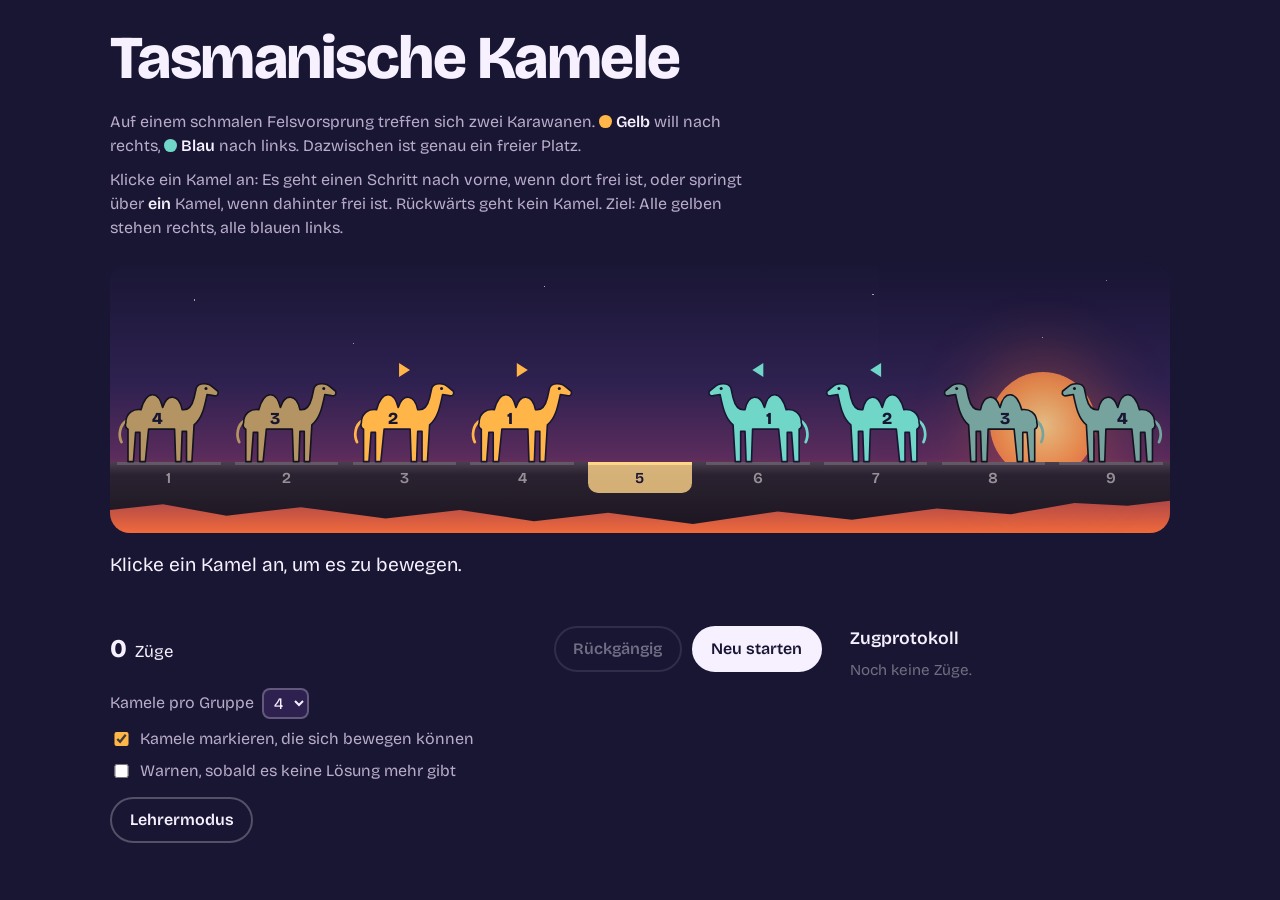
==== index.html @ 54be79d4 "Spiel Tasmanische Kamele hinzufügen" ====
<!DOCTYPE html>
<html lang="de">
<head>
<meta charset="utf-8">
<meta name="viewport" content="width=device-width, initial-scale=1">
<title>Tasmanische Kamele</title>
<link rel="preconnect" href="https://fonts.googleapis.com">
<link rel="preconnect" href="https://fonts.gstatic.com" crossorigin>
<link href="https://fonts.googleapis.com/css2?family=Bricolage+Grotesque:opsz,wght@12..96,400;12..96,600;12..96,800&display=swap" rel="stylesheet">
<style>
  :root{
    --night:#191634;
    --dusk:#2E2150;
    --plum:#5A2C5C;
    --ember:#F06A3C;
    --basalt:#2A2230;
    --stone:#4A3F4E;
    --amber:#FFB547;
    --teal:#6FD6C8;
    --paper:#F6F0FF;
    --muted:#B9ADC9;
  }
  *{box-sizing:border-box}
  [hidden]{display:none !important}
  body{
    margin:0;
    background:var(--night);
    color:var(--paper);
    font-family:"Bricolage Grotesque",system-ui,-apple-system,"Segoe UI",sans-serif;
    line-height:1.5;
  }
  main{max-width:1100px;margin:0 auto;padding:28px 20px 48px}

  .intro h1{
    font-size:clamp(2.2rem,5.5vw,3.8rem);
    font-weight:800;
    line-height:1;
    letter-spacing:-.025em;
    margin:0 0 .35em;
  }
  .intro p{max-width:64ch;margin:0 0 .6em;color:var(--muted)}
  .intro strong{color:var(--paper);font-weight:600}
  .sw{display:inline-block;width:.8em;height:.8em;border-radius:50%;vertical-align:-.05em;margin-right:.25em}
  .sw.l{background:var(--amber)} .sw.r{background:var(--teal)}

  .scene{
    position:relative;
    width:100%;
    margin:22px 0 18px;
    border-radius:20px;
    overflow:hidden;
    background:
      radial-gradient(1.5px 1.5px at 8% 14%, #fff9 50%, transparent 51%),
      radial-gradient(1px 1px at 23% 30%, #fff8 50%, transparent 51%),
      radial-gradient(1.5px 1.5px at 41% 9%, #fffa 50%, transparent 51%),
      radial-gradient(1px 1px at 57% 24%, #fff7 50%, transparent 51%),
      radial-gradient(1.5px 1.5px at 72% 12%, #fff9 50%, transparent 51%),
      radial-gradient(1px 1px at 88% 28%, #fff8 50%, transparent 51%),
      radial-gradient(1px 1px at 94% 7%, #fff7 50%, transparent 51%),
      linear-gradient(180deg, var(--night) 0%, var(--dusk) 45%, var(--plum) 72%, #A5424A 86%, var(--ember) 100%);
  }
  .sun{
    position:absolute;
    right:7%;
    bottom:20%;
    width:10%;
    aspect-ratio:1;
    border-radius:50%;
    background:radial-gradient(circle, #FFD58A 0%, #FF9A4D 55%, #F06A3C 100%);
    box-shadow:0 0 60px 20px #F06A3C55;
    opacity:.85;
  }
  .ledge{
    position:absolute;
    left:0;right:0;bottom:0;
    height:26%;
    background:linear-gradient(180deg, var(--stone) 0%, var(--basalt) 18%, #1B1520 100%);
    clip-path:polygon(0 0,100% 0,100% 55%,96% 62%,91% 58%,85% 74%,78% 66%,70% 82%,63% 70%,55% 88%,47% 72%,40% 84%,33% 68%,26% 80%,18% 64%,11% 76%,5% 60%,0 68%);
  }
  .tiles{
    position:absolute;
    left:0;right:0;
    bottom:calc(26% - 1.9em);
    display:grid;
    grid-template-columns:repeat(var(--size), 1fr);
    height:1.9em;
  }
  .tile{
    display:flex;align-items:center;justify-content:center;
    margin:0 6%;
    border-radius:0 0 10px 10px;
    font-size:clamp(.7rem,1.6vw,.95rem);
    font-weight:600;
    color:#FFFFFF80;
    border-top:3px solid #FFFFFF26;
  }
  .tile.empty{
    color:var(--night);
    background:#FFD58ACC;
    border-top-color:#FFD58A;
  }

  .camels{position:absolute;inset:0 0 26% 0}
  .camel{
    position:absolute;
    bottom:-2px;
    width:calc(100% / var(--size));
    padding:0;
    border:0;
    background:none;
    cursor:pointer;
    left:0;
    will-change:transform;
    font:inherit;
    border-radius:12px;
  }
  .camel.hint svg{filter:drop-shadow(0 0 10px #fff) drop-shadow(0 0 4px #fff)}
  .camel:focus-visible{outline:3px solid var(--paper);outline-offset:2px}
  .camel.l{color:var(--amber)}
  .camel.r{color:var(--teal)}
  .hop,.shake{display:block}
  .hop{position:relative;transform-origin:50% 100%}
  .camel svg{display:block;width:92%;margin:0 auto;overflow:visible}
  .camel.r svg{transform:scaleX(-1)}
  .camel .num{
    position:absolute;
    left:40%;top:50%;
    transform:translate(-50%,-50%);
    font-weight:800;
    font-size:clamp(.65rem,1.7vw,1.05rem);
    color:var(--night);
    pointer-events:none;
  }
  .camel.r .num{left:60%}
  .camel:not(.movable) svg{filter:saturate(.55) brightness(.8)}
  .camel.movable::before{
    content:"";
    position:absolute;
    top:-14%;
    left:50%;
    width:0;height:0;
    border-top:7px solid transparent;
    border-bottom:7px solid transparent;
    transform:translateX(-50%);
  }
  .camel.l.movable::before{border-left:11px solid var(--amber)}
  .camel.r.movable::before{border-right:11px solid var(--teal)}


  .status{
    min-height:3.2em;
    font-size:clamp(1rem,2vw,1.2rem);
    margin:0 0 14px;
    max-width:70ch;
  }
  .status.win{color:#FFD58A;font-weight:600}
  .status.warn{color:#FF9C85}

  .panel{
    display:grid;
    grid-template-columns:1fr minmax(240px,320px);
    gap:28px;
    align-items:start;
  }
  .row{display:flex;flex-wrap:wrap;gap:10px;align-items:center;margin-bottom:16px}
  button.btn{
    font:inherit;
    font-weight:600;
    padding:.55em 1.1em;
    border-radius:999px;
    border:2px solid #FFFFFF40;
    background:transparent;
    color:var(--paper);
    cursor:pointer;
  }
  button.btn:hover:not(:disabled){border-color:var(--paper)}
  button.btn.primary{background:var(--paper);color:var(--night);border-color:var(--paper)}
  button.btn:disabled{opacity:.4;cursor:default}
  button.btn:focus-visible,select:focus-visible,input:focus-visible{outline:3px solid var(--amber);outline-offset:2px}
  .counter{font-size:1.05rem;margin-right:auto}
  .counter b{font-size:1.6rem;font-weight:800;margin-right:.15em}
  .settings{display:flex;flex-direction:column;gap:8px;color:var(--muted)}
  .settings label{display:flex;gap:.5em;align-items:center;cursor:pointer}
  select{
    font:inherit;
    background:var(--dusk);
    color:var(--paper);
    border:2px solid #FFFFFF40;
    border-radius:8px;
    padding:.2em .4em;
  }
  input[type=checkbox]{width:1.1em;height:1.1em;accent-color:var(--amber)}

  .teacher-tools{
    padding:12px 14px;
    border:2px dashed #FFD58A80;
    border-radius:14px;
  }
  .teacher-tools span{color:#FFD58A;font-weight:600;margin-right:auto}
  dialog{
    background:var(--dusk);
    color:var(--paper);
    border:2px solid #FFFFFF40;
    border-radius:16px;
    padding:22px 24px;
    width:min(92vw,360px);
  }
  dialog::backdrop{background:#0008}
  dialog h2{margin:0 0 .3em;font-size:1.3rem}
  dialog p{margin:0 0 .8em;color:var(--muted)}
  dialog input[type=password]{
    width:100%;
    font:inherit;
    padding:.5em .7em;
    border-radius:10px;
    border:2px solid #FFFFFF40;
    background:var(--night);
    color:var(--paper);
  }
  dialog .error{color:#FF9C85;min-height:1.5em;margin:.4em 0 .6em}
  dialog .row{justify-content:flex-end;margin:0}
  .log h2{font-size:1.1rem;font-weight:600;margin:0 0 .4em}
  .log ol{
    margin:0;
    padding-left:2.2em;
    max-height:260px;
    overflow-y:auto;
    color:var(--muted);
    font-size:.95rem;
  }
  .log li::marker{color:#FFFFFF60}
  .log .empty-note{color:#FFFFFF60;font-size:.95rem;margin:0}
  .log .l{color:var(--amber)} .log .r{color:var(--teal)}

  @media (max-width:760px){
    .panel{grid-template-columns:1fr}
    .ledge{height:30%}
    .camels{inset:0 0 30% 0}
    .tiles{bottom:calc(30% - 1.9em)}
  }
</style>
</head>
<body>
<main>
  <section class="intro">
    <h1>Tasmanische Kamele</h1>
    <p>Auf einem schmalen Felsvorsprung treffen sich zwei Karawanen. <strong><span class="sw l"></span>Gelb</strong> will nach rechts, <strong><span class="sw r"></span>Blau</strong> nach links. Dazwischen ist genau ein freier Platz.</p>
    <p>Klicke ein Kamel an: Es geht einen Schritt nach vorne, wenn dort frei ist, oder springt über <strong>ein</strong> Kamel, wenn dahinter frei ist. Rückwärts geht kein Kamel. Ziel: Alle gelben stehen rechts, alle blauen links.</p>
  </section>

  <div class="scene" id="scene">
    <div class="sun" aria-hidden="true"></div>
    <div class="ledge" aria-hidden="true"></div>
    <div class="tiles" id="tiles" aria-hidden="true"></div>
    <div class="camels" id="camels"></div>
  </div>

  <p class="status" id="status" aria-live="polite"></p>

  <div class="panel">
    <div>
      <div class="row">
        <span class="counter"><b id="moves">0</b> Züge</span>
        <button class="btn" id="undo">Rückgängig</button>
        <button class="btn primary" id="reset">Neu starten</button>
      </div>
      <div class="row teacher-tools" id="teacherTools" hidden>
        <span>Lehrermodus aktiv</span>
        <button class="btn" id="hint">Tipp</button>
        <button class="btn" id="demo">Lösung vorführen</button>
        <button class="btn" id="lock">Lehrermodus beenden</button>
      </div>
      <div class="settings">
        <label>Kamele pro Gruppe
          <select id="count">
            <option value="1">1</option>
            <option value="2">2</option>
            <option value="3">3</option>
            <option value="4" selected>4</option>
            <option value="5">5</option>
            <option value="6">6</option>
          </select>
        </label>
        <label><input type="checkbox" id="showMoves" checked> Kamele markieren, die sich bewegen können</label>
        <label><input type="checkbox" id="warnDead"> Warnen, sobald es keine Lösung mehr gibt</label>
        <p style="margin:6px 0 0"><button class="btn" id="teacher">Lehrermodus</button></p>
      </div>
    </div>

    <div class="log">
      <h2>Zugprotokoll</h2>
      <p class="empty-note" id="logEmpty">Noch keine Züge.</p>
      <ol id="log"></ol>
    </div>
  </div>
</main>

<dialog id="pwDialog">
  <form id="pwForm">
    <h2>Lehrermodus</h2>
    <p>Mit dem Passwort werden Tipp und Lösung freigeschaltet.</p>
    <input type="password" id="pwInput" autocomplete="off" aria-label="Passwort">
    <p class="error" id="pwError" aria-live="polite"></p>
    <div class="row">
      <button type="button" class="btn" id="pwCancel">Abbrechen</button>
      <button type="submit" class="btn primary">Freischalten</button>
    </div>
  </form>
</dialog>

<script>
(() => {
  // Passwort ändern: in der Browser-Konsole kameleHash('neuesPasswort') eingeben
  // und den ausgegebenen Wert hier eintragen.
  const PASSWORD_HASH = '6f649a50a623917b31960e5c05fd7bd79bb9e37ebc75a8fce6b803d29b02ed71';

  function sha256(str) {
    const bytes = new TextEncoder().encode(str);
    const K = [], H = [];
    const isPrime = x => { for (let i = 2; i * i <= x; i++) if (x % i === 0) return false; return true; };
    const frac = x => ((x - Math.floor(x)) * 4294967296) | 0;
    for (let p = 2, c = 0; c < 64; p++) {
      if (!isPrime(p)) continue;
      if (c < 8) H[c] = frac(Math.sqrt(p));
      K[c++] = frac(Math.cbrt(p));
    }
    const len = bytes.length;
    const buf = new Uint8Array(((len + 9 + 63) >> 6) << 6);
    buf.set(bytes); buf[len] = 0x80;
    const dv = new DataView(buf.buffer);
    dv.setUint32(buf.length - 8, Math.floor(len * 8 / 4294967296));
    dv.setUint32(buf.length - 4, (len * 8) >>> 0);
    const rotr = (x, n) => (x >>> n) | (x << (32 - n));
    const W = new Int32Array(64);
    for (let off = 0; off < buf.length; off += 64) {
      for (let i = 0; i < 16; i++) W[i] = dv.getInt32(off + i * 4);
      for (let i = 16; i < 64; i++) {
        const x = W[i - 15], y = W[i - 2];
        W[i] = (W[i - 16] + (rotr(x, 7) ^ rotr(x, 18) ^ (x >>> 3)) + W[i - 7] + (rotr(y, 17) ^ rotr(y, 19) ^ (y >>> 10))) | 0;
      }
      let [a, b, c, d, e, f, g, h] = H;
      for (let i = 0; i < 64; i++) {
        const t1 = (h + (rotr(e, 6) ^ rotr(e, 11) ^ rotr(e, 25)) + ((e & f) ^ (~e & g)) + K[i] + W[i]) | 0;
        const t2 = (t1 + (rotr(a, 2) ^ rotr(a, 13) ^ rotr(a, 22)) + ((a & b) ^ (a & c) ^ (b & c))) | 0;
        h = g; g = f; f = e; e = (d + t1) | 0; d = c; c = b; b = a; a = t2;
      }
      [a, b, c, d, e, f, g, h].forEach((v, i) => { H[i] = (H[i] + v) | 0; });
    }
    return H.map(v => (v >>> 0).toString(16).padStart(8, '0')).join('');
  }
  window.kameleHash = sha256;

  const CAMEL_SVG = `
    <svg viewBox="0 0 100 82" aria-hidden="true">
      <path d="M11 42 C4 46 3 56 6 62" fill="none" stroke="currentColor" stroke-width="2.5" stroke-linecap="round"/>
      <path fill="currentColor" stroke="#191634" stroke-width="1.5" stroke-linejoin="round"
        d="M10 44 C10 35 17 31 24 32 C29 14 40 14 44 30 C48 17 59 17 62 32
           C68 33 71 29 73 21 L75 12 C77 7 86 7 90 11 L95 15 C96 18 94 20 91 19 L85 18
           C83 27 81 40 73 46 L71 80 L66 80 L66 52 L62 52 L61 80 L56 80 L55 50
           L31 50 L28 80 L23 80 L23 53 L19 53 L17 80 L12 80 L12 50 C10 49 9 47 10 44 Z"/>
      <circle cx="84" cy="12.5" r="1.4" fill="#191634"/>
    </svg>`;

  const $ = id => document.getElementById(id);
  const scene = $('scene'), camelLayer = $('camels'), tilesEl = $('tiles');
  const statusEl = $('status'), movesEl = $('moves'), logEl = $('log'), logEmpty = $('logEmpty');
  const undoBtn = $('undo'), resetBtn = $('reset'), hintBtn = $('hint'), demoBtn = $('demo');
  const teacherBtn = $('teacher'), lockBtn = $('lock'), teacherTools = $('teacherTools');
  const pwDialog = $('pwDialog'), pwForm = $('pwForm'), pwInput = $('pwInput'), pwError = $('pwError');
  const countSel = $('count'), showMoves = $('showMoves'), warnDead = $('warnDead');

  const NAMES = { L: 'Gelb', R: 'Blau' };
  let n, size, camels, history, deadStates, goalKey, demoTimer = null;

  const label = c => `${NAMES[c.side]} ${c.num}`;

  function setup(count) {
    stopDemo();
    n = count;
    size = 2 * n + 1;
    deadStates = new Set();
    goalKey = 'R'.repeat(n) + '_' + 'L'.repeat(n);
    history = [];
    camels = [];
    for (let i = 0; i < n; i++) camels.push({ side: 'L', num: n - i, pos: i });
    for (let i = 0; i < n; i++) camels.push({ side: 'R', num: i + 1, pos: n + 1 + i });

    scene.style.setProperty('--size', size);
    scene.style.aspectRatio = `${size} / ${window.innerWidth < 760 ? 3.4 : 2.3}`;

    tilesEl.innerHTML = '';
    for (let i = 0; i < size; i++) {
      const t = document.createElement('div');
      t.className = 'tile';
      t.textContent = i + 1;
      tilesEl.appendChild(t);
    }

    camelLayer.innerHTML = '';
    camels.forEach(c => {
      const b = document.createElement('button');
      b.className = `camel ${c.side.toLowerCase()}`;
      b.innerHTML = `<span class="hop"><span class="shake">${CAMEL_SVG}</span><span class="num">${c.num}</span></span>`;
      b.addEventListener('click', () => { if (!demoTimer) play(c); });
      c.el = b;
      camelLayer.appendChild(b);
    });

    logEl.innerHTML = '';
    update();
    setStatus('Klicke ein Kamel an, um es zu bewegen.');
  }

  function board() {
    const b = Array(size).fill(null);
    camels.forEach(c => { b[c.pos] = c; });
    return b;
  }

  function stateKey() {
    return board().map(c => c ? c.side : '_').join('');
  }

  function moveFor(c, b = board()) {
    const d = c.side === 'L' ? 1 : -1;
    const next = c.pos + d, over = c.pos + 2 * d;
    if (next < 0 || next >= size)
      return { ok: false, why: `${label(c)} ist schon am Ende des Felsvorsprungs.` };
    if (!b[next]) return { ok: true, to: next, jump: false };
    if (over < 0 || over >= size)
      return { ok: false, why: `${label(c)} kann nicht springen: Dahinter ist der Abgrund.` };
    if (!b[over]) return { ok: true, to: over, jump: true, over: b[next] };
    return { ok: false, why: `${label(c)} kommt nicht weiter: Direkt vor ihm stehen zwei Kamele.` };
  }

  // Tiefensuche: liefert eine Zugfolge [[von, nach], ...] oder null
  function solve(key) {
    if (key === goalKey) return [];
    if (deadStates.has(key)) return null;
    const s = key.split('');
    for (let i = 0; i < s.length; i++) {
      if (s[i] === '_') continue;
      const d = s[i] === 'L' ? 1 : -1;
      for (const step of [1, 2]) {
        const t = i + d * step;
        if (t < 0 || t >= s.length || s[t] !== '_') continue;
        const ns = s.slice();
        ns[t] = s[i]; ns[i] = '_';
        const rest = solve(ns.join(''));
        if (rest) return [[i, t], ...rest];
      }
    }
    deadStates.add(key);
    return null;
  }

  function play(c) {
    const m = moveFor(c);
    clearHint();
    if (!m.ok) {
      c.el.querySelector('.shake').animate([
        { transform: 'translateX(0)' },
        { transform: 'translateX(-6%)' },
        { transform: 'translateX(6%)' },
        { transform: 'translateX(-3%)' },
        { transform: 'translateX(0)' }
      ], { duration: 380, easing: 'ease-in-out' });
      setStatus(m.why, 'warn');
      return false;
    }
    const from = c.pos;
    history.push({ camel: c, from, to: m.to });
    c.pos = m.to;
    addLog(c, from, m.to, m.jump ? m.over : null);
    update();
    animateMove(c, from, m.to);
    evaluate();
    return true;
  }

  function undo() {
    const last = history.pop();
    if (!last) return;
    clearHint();
    const c = last.camel;
    c.pos = last.from;
    logEl.lastElementChild?.remove();
    update();
    animateMove(c, last.to, last.from);
    evaluate();
  }

  // Flüssige Bewegung mit der Web Animations API:
  // Schritt = gemütliches Wiegen, Sprung = Anlauf, Bogen, Landung.
  function animateMove(c, from, to) {
    const hop = c.el.querySelector('.hop');
    c.el.getAnimations().forEach(a => a.cancel());
    hop.getAnimations().forEach(a => a.cancel());
    const x = p => `translateX(${p * 100}%)`;
    const dir = Math.sign(to - from);
    const jump = Math.abs(to - from) === 2;
    c.el.style.zIndex = jump ? 3 : 2;

    let move;
    if (jump) {
      const dur = 950;
      move = c.el.animate([
        { transform: x(from), offset: 0 },
        { transform: x(from), offset: .14, easing: 'cubic-bezier(.4,0,.6,1)' },
        { transform: x(to), offset: .86 },
        { transform: x(to), offset: 1 }
      ], { duration: dur });
      hop.animate([
        { transform: 'translateY(0) scale(1, 1)', offset: 0, easing: 'ease-out' },
        { transform: 'translateY(0) scale(1.05, .88)', offset: .14, easing: 'cubic-bezier(.2,.6,.4,1)' },
        { transform: `translateY(-85%) rotate(${-7 * dir}deg) scale(1, 1)`, offset: .5, easing: 'cubic-bezier(.6,0,.8,.4)' },
        { transform: 'translateY(0) scale(1.06, .86)', offset: .86, easing: 'ease-out' },
        { transform: 'translateY(0) scale(1, 1)', offset: 1 }
      ], { duration: dur });
    } else {
      const dur = 720;
      move = c.el.animate(
        [{ transform: x(from) }, { transform: x(to) }],
        { duration: dur, easing: 'cubic-bezier(.45,.05,.35,1)' }
      );
      hop.animate([
        { transform: 'translateY(0) rotate(0deg)' },
        { transform: 'translateY(-7%) rotate(-2.5deg)', offset: .25 },
        { transform: 'translateY(0) rotate(0deg)', offset: .5 },
        { transform: 'translateY(-7%) rotate(2.5deg)', offset: .75 },
        { transform: 'translateY(0) rotate(0deg)' }
      ], { duration: dur, easing: 'ease-in-out' });
    }
    move.onfinish = () => { c.el.style.zIndex = ''; };
  }

  function update() {
    const b = board();
    camels.forEach(c => {
      c.el.style.transform = `translateX(${c.pos * 100}%)`;
      const m = moveFor(c, b);
      const can = m.ok;
      c.el.classList.toggle('movable', can && showMoves.checked);
      c.el.setAttribute('aria-label',
        `${label(c)} auf Feld ${c.pos + 1}` + (can ? (m.jump ? `, kann auf Feld ${m.to + 1} springen` : `, kann auf Feld ${m.to + 1} gehen`) : ', kann sich nicht bewegen'));
    });
    [...tilesEl.children].forEach((t, i) => t.classList.toggle('empty', !b[i]));
    movesEl.textContent = history.length;
    logEmpty.hidden = history.length > 0;
    undoBtn.disabled = history.length === 0 || !!demoTimer;
    hintBtn.disabled = !!demoTimer;
  }

  function evaluate() {
    const key = stateKey();
    const best = n * (n + 2);
    if (key === goalKey) {
      const k = history.length;
      setStatus(k <= best
        ? `Geschafft in ${k} Zügen! Beide Karawanen ziehen weiter. Kürzer geht es nicht.`
        : `Geschafft in ${k} Zügen! Beide Karawanen ziehen weiter.`, 'win');
      return;
    }
    if (!camels.some(c => moveFor(c).ok)) {
      setStatus('Sackgasse: Kein Kamel kann sich mehr bewegen. Mach Züge rückgängig oder starte neu.', 'warn');
      return;
    }
    if (warnDead.checked && !solve(key)) {
      setStatus('Achtung: Von hier aus kommen nicht mehr alle Kamele ans Ziel. Mach Züge rückgängig.', 'warn');
      return;
    }
    if (!demoTimer) setStatus('Klicke ein Kamel an, um es zu bewegen.');
  }

  function addLog(c, from, to, over) {
    const li = document.createElement('li');
    const name = `<span class="${c.side.toLowerCase()}">${label(c)}</span>`;
    li.innerHTML = over
      ? `${name} springt über ${label(over)}: Feld ${from + 1} → ${to + 1}`
      : `${name} geht: Feld ${from + 1} → ${to + 1}`;
    logEl.appendChild(li);
    logEl.scrollTop = logEl.scrollHeight;
  }

  function setStatus(text, kind = '') {
    statusEl.textContent = text;
    statusEl.className = 'status' + (kind ? ' ' + kind : '');
  }

  function clearHint() {
    camels.forEach(c => c.el.classList.remove('hint'));
  }

  function hint() {
    const key = stateKey();
    if (key === goalKey) return;
    const sol = solve(key);
    clearHint();
    if (!sol) {
      setStatus('Von hier aus gibt es keine Lösung mehr. Mach Züge rückgängig, bis ein Tipp möglich ist.', 'warn');
      return;
    }
    const c = board()[sol[0][0]];
    c.el.classList.add('hint');
    setStatus(`Tipp: Bewege ${label(c)}.`);
  }

  function startDemo() {
    let sol = solve(stateKey());
    let msg = 'Die Vorführung läuft …';
    if (!sol || stateKey() === goalKey) {
      setup(n);
      sol = solve(stateKey());
      msg = 'Von hier gab es keine Lösung mehr, daher startet die Vorführung von vorne.';
    }
    const queue = sol.slice();
    demoTimer = setInterval(() => {
      const next = queue.shift();
      if (!next) { stopDemo(); evaluate(); return; }
      play(board()[next[0]]);
    }, 1150);
    demoBtn.textContent = 'Vorführung stoppen';
    setStatus(msg);
    update();
  }

  function stopDemo() {
    if (demoTimer) clearInterval(demoTimer);
    demoTimer = null;
    demoBtn.textContent = 'Lösung vorführen';
    if (camels) update();
  }

  function setTeacher(on) {
    teacherTools.hidden = !on;
    teacherBtn.hidden = on;
    if (!on) {
      stopDemo();
      clearHint();
      evaluate();
    }
  }

  teacherBtn.addEventListener('click', () => {
    pwInput.value = '';
    pwError.textContent = '';
    pwDialog.showModal();
    pwInput.focus();
  });
  $('pwCancel').addEventListener('click', () => pwDialog.close());
  pwForm.addEventListener('submit', e => {
    e.preventDefault();
    if (sha256(pwInput.value) === PASSWORD_HASH) {
      pwDialog.close();
      setTeacher(true);
    } else {
      pwError.textContent = 'Falsches Passwort. Versuch es noch einmal.';
      pwInput.select();
    }
  });
  lockBtn.addEventListener('click', () => setTeacher(false));
  hintBtn.addEventListener('click', hint);
  demoBtn.addEventListener('click', () => demoTimer ? (stopDemo(), evaluate()) : startDemo());
  undoBtn.addEventListener('click', undo);
  resetBtn.addEventListener('click', () => setup(n));
  countSel.addEventListener('change', () => setup(+countSel.value));
  showMoves.addEventListener('change', update);
  warnDead.addEventListener('change', evaluate);
  document.addEventListener('keydown', e => {
    if ((e.ctrlKey || e.metaKey) && e.key.toLowerCase() === 'z' && !demoTimer) { e.preventDefault(); undo(); }
  });
  window.addEventListener('resize', () => {
    scene.style.aspectRatio = `${size} / ${window.innerWidth < 760 ? 3.4 : 2.3}`;
  });

  setup(4);
})();
</script>
</body>
</html>
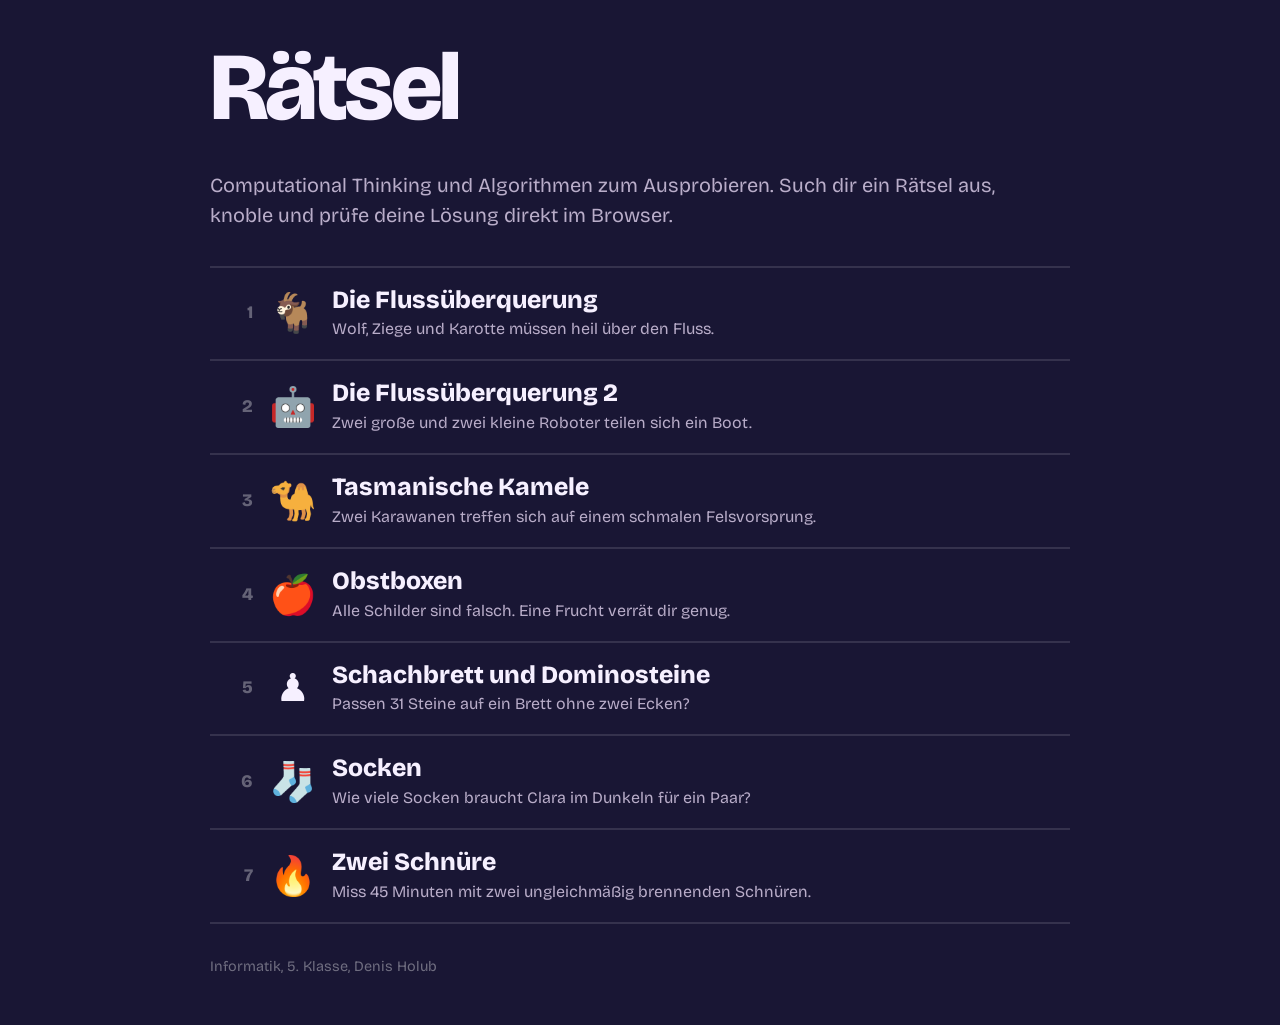
==== commit 81fd1efa: "Alle Rätsel aus der 1. Stunde hinzufügen, Übersichtsseite als Startseite" ====
--- a/index.html
+++ b/index.html
@@ -3,678 +3,86 @@
 <head>
 <meta charset="utf-8">
 <meta name="viewport" content="width=device-width, initial-scale=1">
-<title>Tasmanische Kamele</title>
+<title>Rätsel: Computational Thinking</title>
 <link rel="preconnect" href="https://fonts.googleapis.com">
 <link rel="preconnect" href="https://fonts.gstatic.com" crossorigin>
 <link href="https://fonts.googleapis.com/css2?family=Bricolage+Grotesque:opsz,wght@12..96,400;12..96,600;12..96,800&display=swap" rel="stylesheet">
+<link rel="stylesheet" href="common.css">
 <style>
-  :root{
-    --night:#191634;
-    --dusk:#2E2150;
-    --plum:#5A2C5C;
-    --ember:#F06A3C;
-    --basalt:#2A2230;
-    --stone:#4A3F4E;
-    --amber:#FFB547;
-    --teal:#6FD6C8;
-    --paper:#F6F0FF;
-    --muted:#B9ADC9;
-  }
-  *{box-sizing:border-box}
-  [hidden]{display:none !important}
-  body{
-    margin:0;
-    background:var(--night);
+  main{max-width:900px;padding-top:40px}
+  .intro h1{font-size:clamp(3rem,9vw,6rem);letter-spacing:-.04em}
+  .intro p{font-size:clamp(1.05rem,2.2vw,1.25rem)}
+  .list{list-style:none;margin:36px 0 0;padding:0;counter-reset:r}
+  .list li{counter-increment:r;border-top:2px solid #FFFFFF1F}
+  .list li:last-child{border-bottom:2px solid #FFFFFF1F}
+  .list a{
+    display:grid;
+    grid-template-columns:2.2em 3.2rem 1fr;
+    align-items:center;
+    gap:14px;
+    padding:18px 8px;
     color:var(--paper);
-    font-family:"Bricolage Grotesque",system-ui,-apple-system,"Segoe UI",sans-serif;
-    line-height:1.5;
-  }
-  main{max-width:1100px;margin:0 auto;padding:28px 20px 48px}
-
-  .intro h1{
-    font-size:clamp(2.2rem,5.5vw,3.8rem);
-    font-weight:800;
-    line-height:1;
-    letter-spacing:-.025em;
-    margin:0 0 .35em;
-  }
-  .intro p{max-width:64ch;margin:0 0 .6em;color:var(--muted)}
-  .intro strong{color:var(--paper);font-weight:600}
-  .sw{display:inline-block;width:.8em;height:.8em;border-radius:50%;vertical-align:-.05em;margin-right:.25em}
-  .sw.l{background:var(--amber)} .sw.r{background:var(--teal)}
-
-  .scene{
-    position:relative;
-    width:100%;
-    margin:22px 0 18px;
-    border-radius:20px;
-    overflow:hidden;
-    background:
-      radial-gradient(1.5px 1.5px at 8% 14%, #fff9 50%, transparent 51%),
-      radial-gradient(1px 1px at 23% 30%, #fff8 50%, transparent 51%),
-      radial-gradient(1.5px 1.5px at 41% 9%, #fffa 50%, transparent 51%),
-      radial-gradient(1px 1px at 57% 24%, #fff7 50%, transparent 51%),
-      radial-gradient(1.5px 1.5px at 72% 12%, #fff9 50%, transparent 51%),
-      radial-gradient(1px 1px at 88% 28%, #fff8 50%, transparent 51%),
-      radial-gradient(1px 1px at 94% 7%, #fff7 50%, transparent 51%),
-      linear-gradient(180deg, var(--night) 0%, var(--dusk) 45%, var(--plum) 72%, #A5424A 86%, var(--ember) 100%);
-  }
-  .sun{
-    position:absolute;
-    right:7%;
-    bottom:20%;
-    width:10%;
-    aspect-ratio:1;
-    border-radius:50%;
-    background:radial-gradient(circle, #FFD58A 0%, #FF9A4D 55%, #F06A3C 100%);
-    box-shadow:0 0 60px 20px #F06A3C55;
-    opacity:.85;
-  }
-  .ledge{
-    position:absolute;
-    left:0;right:0;bottom:0;
-    height:26%;
-    background:linear-gradient(180deg, var(--stone) 0%, var(--basalt) 18%, #1B1520 100%);
-    clip-path:polygon(0 0,100% 0,100% 55%,96% 62%,91% 58%,85% 74%,78% 66%,70% 82%,63% 70%,55% 88%,47% 72%,40% 84%,33% 68%,26% 80%,18% 64%,11% 76%,5% 60%,0 68%);
-  }
-  .tiles{
-    position:absolute;
-    left:0;right:0;
-    bottom:calc(26% - 1.9em);
-    display:grid;
-    grid-template-columns:repeat(var(--size), 1fr);
-    height:1.9em;
-  }
-  .tile{
-    display:flex;align-items:center;justify-content:center;
-    margin:0 6%;
-    border-radius:0 0 10px 10px;
-    font-size:clamp(.7rem,1.6vw,.95rem);
-    font-weight:600;
-    color:#FFFFFF80;
-    border-top:3px solid #FFFFFF26;
-  }
-  .tile.empty{
-    color:var(--night);
-    background:#FFD58ACC;
-    border-top-color:#FFD58A;
-  }
-
-  .camels{position:absolute;inset:0 0 26% 0}
-  .camel{
-    position:absolute;
-    bottom:-2px;
-    width:calc(100% / var(--size));
-    padding:0;
-    border:0;
-    background:none;
-    cursor:pointer;
-    left:0;
-    will-change:transform;
-    font:inherit;
+    text-decoration:none;
     border-radius:12px;
   }
-  .camel.hint svg{filter:drop-shadow(0 0 10px #fff) drop-shadow(0 0 4px #fff)}
-  .camel:focus-visible{outline:3px solid var(--paper);outline-offset:2px}
-  .camel.l{color:var(--amber)}
-  .camel.r{color:var(--teal)}
-  .hop,.shake{display:block}
-  .hop{position:relative;transform-origin:50% 100%}
-  .camel svg{display:block;width:92%;margin:0 auto;overflow:visible}
-  .camel.r svg{transform:scaleX(-1)}
-  .camel .num{
-    position:absolute;
-    left:40%;top:50%;
-    transform:translate(-50%,-50%);
+  .list a::before{
+    content:counter(r);
     font-weight:800;
-    font-size:clamp(.65rem,1.7vw,1.05rem);
-    color:var(--night);
-    pointer-events:none;
+    font-size:1.1rem;
+    color:#FFFFFF55;
+    text-align:right;
   }
-  .camel.r .num{left:60%}
-  .camel:not(.movable) svg{filter:saturate(.55) brightness(.8)}
-  .camel.movable::before{
-    content:"";
-    position:absolute;
-    top:-14%;
-    left:50%;
-    width:0;height:0;
-    border-top:7px solid transparent;
-    border-bottom:7px solid transparent;
-    transform:translateX(-50%);
-  }
-  .camel.l.movable::before{border-left:11px solid var(--amber)}
-  .camel.r.movable::before{border-right:11px solid var(--teal)}
-
-
-  .status{
-    min-height:3.2em;
-    font-size:clamp(1rem,2vw,1.2rem);
-    margin:0 0 14px;
-    max-width:70ch;
-  }
-  .status.win{color:#FFD58A;font-weight:600}
-  .status.warn{color:#FF9C85}
-
-  .panel{
-    display:grid;
-    grid-template-columns:1fr minmax(240px,320px);
-    gap:28px;
-    align-items:start;
-  }
-  .row{display:flex;flex-wrap:wrap;gap:10px;align-items:center;margin-bottom:16px}
-  button.btn{
-    font:inherit;
-    font-weight:600;
-    padding:.55em 1.1em;
-    border-radius:999px;
-    border:2px solid #FFFFFF40;
-    background:transparent;
-    color:var(--paper);
-    cursor:pointer;
-  }
-  button.btn:hover:not(:disabled){border-color:var(--paper)}
-  button.btn.primary{background:var(--paper);color:var(--night);border-color:var(--paper)}
-  button.btn:disabled{opacity:.4;cursor:default}
-  button.btn:focus-visible,select:focus-visible,input:focus-visible{outline:3px solid var(--amber);outline-offset:2px}
-  .counter{font-size:1.05rem;margin-right:auto}
-  .counter b{font-size:1.6rem;font-weight:800;margin-right:.15em}
-  .settings{display:flex;flex-direction:column;gap:8px;color:var(--muted)}
-  .settings label{display:flex;gap:.5em;align-items:center;cursor:pointer}
-  select{
-    font:inherit;
-    background:var(--dusk);
-    color:var(--paper);
-    border:2px solid #FFFFFF40;
-    border-radius:8px;
-    padding:.2em .4em;
-  }
-  input[type=checkbox]{width:1.1em;height:1.1em;accent-color:var(--amber)}
-
-  .teacher-tools{
-    padding:12px 14px;
-    border:2px dashed #FFD58A80;
-    border-radius:14px;
-  }
-  .teacher-tools span{color:#FFD58A;font-weight:600;margin-right:auto}
-  dialog{
-    background:var(--dusk);
-    color:var(--paper);
-    border:2px solid #FFFFFF40;
-    border-radius:16px;
-    padding:22px 24px;
-    width:min(92vw,360px);
-  }
-  dialog::backdrop{background:#0008}
-  dialog h2{margin:0 0 .3em;font-size:1.3rem}
-  dialog p{margin:0 0 .8em;color:var(--muted)}
-  dialog input[type=password]{
-    width:100%;
-    font:inherit;
-    padding:.5em .7em;
-    border-radius:10px;
-    border:2px solid #FFFFFF40;
-    background:var(--night);
-    color:var(--paper);
-  }
-  dialog .error{color:#FF9C85;min-height:1.5em;margin:.4em 0 .6em}
-  dialog .row{justify-content:flex-end;margin:0}
-  .log h2{font-size:1.1rem;font-weight:600;margin:0 0 .4em}
-  .log ol{
-    margin:0;
-    padding-left:2.2em;
-    max-height:260px;
-    overflow-y:auto;
-    color:var(--muted);
-    font-size:.95rem;
-  }
-  .log li::marker{color:#FFFFFF60}
-  .log .empty-note{color:#FFFFFF60;font-size:.95rem;margin:0}
-  .log .l{color:var(--amber)} .log .r{color:var(--teal)}
-
-  @media (max-width:760px){
-    .panel{grid-template-columns:1fr}
-    .ledge{height:30%}
-    .camels{inset:0 0 30% 0}
-    .tiles{bottom:calc(30% - 1.9em)}
+  .list a:hover{background:#FFFFFF0D}
+  .list a:hover .t{color:var(--good)}
+  .ic{font-size:2.4rem;line-height:1;text-align:center}
+  .t{display:block;font-size:clamp(1.2rem,2.6vw,1.55rem);font-weight:800;line-height:1.2}
+  .d{display:block;color:var(--muted);margin-top:2px}
+  footer{margin-top:32px;color:#FFFFFF60;font-size:.9rem}
+  @media (max-width:520px){
+    .list a{grid-template-columns:1.4em 2.4rem 1fr;gap:10px}
+    .ic{font-size:1.9rem}
   }
 </style>
 </head>
 <body>
 <main>
   <section class="intro">
-    <h1>Tasmanische Kamele</h1>
-    <p>Auf einem schmalen Felsvorsprung treffen sich zwei Karawanen. <strong><span class="sw l"></span>Gelb</strong> will nach rechts, <strong><span class="sw r"></span>Blau</strong> nach links. Dazwischen ist genau ein freier Platz.</p>
-    <p>Klicke ein Kamel an: Es geht einen Schritt nach vorne, wenn dort frei ist, oder springt über <strong>ein</strong> Kamel, wenn dahinter frei ist. Rückwärts geht kein Kamel. Ziel: Alle gelben stehen rechts, alle blauen links.</p>
+    <h1>Rätsel</h1>
+    <p>Computational Thinking und Algorithmen zum Ausprobieren. Such dir ein Rätsel aus, knoble und prüfe deine Lösung direkt im Browser.</p>
   </section>
 
-  <div class="scene" id="scene">
-    <div class="sun" aria-hidden="true"></div>
-    <div class="ledge" aria-hidden="true"></div>
-    <div class="tiles" id="tiles" aria-hidden="true"></div>
-    <div class="camels" id="camels"></div>
-  </div>
+  <ol class="list">
+    <li><a href="fluss.html">
+      <span class="ic" aria-hidden="true">🐐</span>
+      <span><span class="t">Die Flussüberquerung</span><span class="d">Wolf, Ziege und Karotte müssen heil über den Fluss.</span></span>
+    </a></li>
+    <li><a href="fluss.html?v=roboter">
+      <span class="ic" aria-hidden="true">🤖</span>
+      <span><span class="t">Die Flussüberquerung 2</span><span class="d">Zwei große und zwei kleine Roboter teilen sich ein Boot.</span></span>
+    </a></li>
+    <li><a href="kamele.html">
+      <span class="ic" aria-hidden="true">🐪</span>
+      <span><span class="t">Tasmanische Kamele</span><span class="d">Zwei Karawanen treffen sich auf einem schmalen Felsvorsprung.</span></span>
+    </a></li>
+    <li><a href="obstboxen.html">
+      <span class="ic" aria-hidden="true">🍎</span>
+      <span><span class="t">Obstboxen</span><span class="d">Alle Schilder sind falsch. Eine Frucht verrät dir genug.</span></span>
+    </a></li>
+    <li><a href="domino.html">
+      <span class="ic" aria-hidden="true">♟️</span>
+      <span><span class="t">Schachbrett und Dominosteine</span><span class="d">Passen 31 Steine auf ein Brett ohne zwei Ecken?</span></span>
+    </a></li>
+    <li><a href="socken.html">
+      <span class="ic" aria-hidden="true">🧦</span>
+      <span><span class="t">Socken</span><span class="d">Wie viele Socken braucht Clara im Dunkeln für ein Paar?</span></span>
+    </a></li>
+    <li><a href="schnuere.html">
+      <span class="ic" aria-hidden="true">🔥</span>
+      <span><span class="t">Zwei Schnüre</span><span class="d">Miss 45 Minuten mit zwei ungleichmäßig brennenden Schnüren.</span></span>
+    </a></li>
+  </ol>
 
-  <p class="status" id="status" aria-live="polite"></p>
-
-  <div class="panel">
-    <div>
-      <div class="row">
-        <span class="counter"><b id="moves">0</b> Züge</span>
-        <button class="btn" id="undo">Rückgängig</button>
-        <button class="btn primary" id="reset">Neu starten</button>
-      </div>
-      <div class="row teacher-tools" id="teacherTools" hidden>
-        <span>Lehrermodus aktiv</span>
-        <button class="btn" id="hint">Tipp</button>
-        <button class="btn" id="demo">Lösung vorführen</button>
-        <button class="btn" id="lock">Lehrermodus beenden</button>
-      </div>
-      <div class="settings">
-        <label>Kamele pro Gruppe
-          <select id="count">
-            <option value="1">1</option>
-            <option value="2">2</option>
-            <option value="3">3</option>
-            <option value="4" selected>4</option>
-            <option value="5">5</option>
-            <option value="6">6</option>
-          </select>
-        </label>
-        <label><input type="checkbox" id="showMoves" checked> Kamele markieren, die sich bewegen können</label>
-        <label><input type="checkbox" id="warnDead"> Warnen, sobald es keine Lösung mehr gibt</label>
-        <p style="margin:6px 0 0"><button class="btn" id="teacher">Lehrermodus</button></p>
-      </div>
-    </div>
-
-    <div class="log">
-      <h2>Zugprotokoll</h2>
-      <p class="empty-note" id="logEmpty">Noch keine Züge.</p>
-      <ol id="log"></ol>
-    </div>
-  </div>
+  <footer>Informatik, 5. Klasse, Denis Holub</footer>
 </main>
-
-<dialog id="pwDialog">
-  <form id="pwForm">
-    <h2>Lehrermodus</h2>
-    <p>Mit dem Passwort werden Tipp und Lösung freigeschaltet.</p>
-    <input type="password" id="pwInput" autocomplete="off" aria-label="Passwort">
-    <p class="error" id="pwError" aria-live="polite"></p>
-    <div class="row">
-      <button type="button" class="btn" id="pwCancel">Abbrechen</button>
-      <button type="submit" class="btn primary">Freischalten</button>
-    </div>
-  </form>
-</dialog>
-
-<script>
-(() => {
-  // Passwort ändern: in der Browser-Konsole kameleHash('neuesPasswort') eingeben
-  // und den ausgegebenen Wert hier eintragen.
-  const PASSWORD_HASH = '6f649a50a623917b31960e5c05fd7bd79bb9e37ebc75a8fce6b803d29b02ed71';
-
-  function sha256(str) {
-    const bytes = new TextEncoder().encode(str);
-    const K = [], H = [];
-    const isPrime = x => { for (let i = 2; i * i <= x; i++) if (x % i === 0) return false; return true; };
-    const frac = x => ((x - Math.floor(x)) * 4294967296) | 0;
-    for (let p = 2, c = 0; c < 64; p++) {
-      if (!isPrime(p)) continue;
-      if (c < 8) H[c] = frac(Math.sqrt(p));
-      K[c++] = frac(Math.cbrt(p));
-    }
-    const len = bytes.length;
-    const buf = new Uint8Array(((len + 9 + 63) >> 6) << 6);
-    buf.set(bytes); buf[len] = 0x80;
-    const dv = new DataView(buf.buffer);
-    dv.setUint32(buf.length - 8, Math.floor(len * 8 / 4294967296));
-    dv.setUint32(buf.length - 4, (len * 8) >>> 0);
-    const rotr = (x, n) => (x >>> n) | (x << (32 - n));
-    const W = new Int32Array(64);
-    for (let off = 0; off < buf.length; off += 64) {
-      for (let i = 0; i < 16; i++) W[i] = dv.getInt32(off + i * 4);
-      for (let i = 16; i < 64; i++) {
-        const x = W[i - 15], y = W[i - 2];
-        W[i] = (W[i - 16] + (rotr(x, 7) ^ rotr(x, 18) ^ (x >>> 3)) + W[i - 7] + (rotr(y, 17) ^ rotr(y, 19) ^ (y >>> 10))) | 0;
-      }
-      let [a, b, c, d, e, f, g, h] = H;
-      for (let i = 0; i < 64; i++) {
-        const t1 = (h + (rotr(e, 6) ^ rotr(e, 11) ^ rotr(e, 25)) + ((e & f) ^ (~e & g)) + K[i] + W[i]) | 0;
-        const t2 = (t1 + (rotr(a, 2) ^ rotr(a, 13) ^ rotr(a, 22)) + ((a & b) ^ (a & c) ^ (b & c))) | 0;
-        h = g; g = f; f = e; e = (d + t1) | 0; d = c; c = b; b = a; a = t2;
-      }
-      [a, b, c, d, e, f, g, h].forEach((v, i) => { H[i] = (H[i] + v) | 0; });
-    }
-    return H.map(v => (v >>> 0).toString(16).padStart(8, '0')).join('');
-  }
-  window.kameleHash = sha256;
-
-  const CAMEL_SVG = `
-    <svg viewBox="0 0 100 82" aria-hidden="true">
-      <path d="M11 42 C4 46 3 56 6 62" fill="none" stroke="currentColor" stroke-width="2.5" stroke-linecap="round"/>
-      <path fill="currentColor" stroke="#191634" stroke-width="1.5" stroke-linejoin="round"
-        d="M10 44 C10 35 17 31 24 32 C29 14 40 14 44 30 C48 17 59 17 62 32
-           C68 33 71 29 73 21 L75 12 C77 7 86 7 90 11 L95 15 C96 18 94 20 91 19 L85 18
-           C83 27 81 40 73 46 L71 80 L66 80 L66 52 L62 52 L61 80 L56 80 L55 50
-           L31 50 L28 80 L23 80 L23 53 L19 53 L17 80 L12 80 L12 50 C10 49 9 47 10 44 Z"/>
-      <circle cx="84" cy="12.5" r="1.4" fill="#191634"/>
-    </svg>`;
-
-  const $ = id => document.getElementById(id);
-  const scene = $('scene'), camelLayer = $('camels'), tilesEl = $('tiles');
-  const statusEl = $('status'), movesEl = $('moves'), logEl = $('log'), logEmpty = $('logEmpty');
-  const undoBtn = $('undo'), resetBtn = $('reset'), hintBtn = $('hint'), demoBtn = $('demo');
-  const teacherBtn = $('teacher'), lockBtn = $('lock'), teacherTools = $('teacherTools');
-  const pwDialog = $('pwDialog'), pwForm = $('pwForm'), pwInput = $('pwInput'), pwError = $('pwError');
-  const countSel = $('count'), showMoves = $('showMoves'), warnDead = $('warnDead');
-
-  const NAMES = { L: 'Gelb', R: 'Blau' };
-  let n, size, camels, history, deadStates, goalKey, demoTimer = null;
-
-  const label = c => `${NAMES[c.side]} ${c.num}`;
-
-  function setup(count) {
-    stopDemo();
-    n = count;
-    size = 2 * n + 1;
-    deadStates = new Set();
-    goalKey = 'R'.repeat(n) + '_' + 'L'.repeat(n);
-    history = [];
-    camels = [];
-    for (let i = 0; i < n; i++) camels.push({ side: 'L', num: n - i, pos: i });
-    for (let i = 0; i < n; i++) camels.push({ side: 'R', num: i + 1, pos: n + 1 + i });
-
-    scene.style.setProperty('--size', size);
-    scene.style.aspectRatio = `${size} / ${window.innerWidth < 760 ? 3.4 : 2.3}`;
-
-    tilesEl.innerHTML = '';
-    for (let i = 0; i < size; i++) {
-      const t = document.createElement('div');
-      t.className = 'tile';
-      t.textContent = i + 1;
-      tilesEl.appendChild(t);
-    }
-
-    camelLayer.innerHTML = '';
-    camels.forEach(c => {
-      const b = document.createElement('button');
-      b.className = `camel ${c.side.toLowerCase()}`;
-      b.innerHTML = `<span class="hop"><span class="shake">${CAMEL_SVG}</span><span class="num">${c.num}</span></span>`;
-      b.addEventListener('click', () => { if (!demoTimer) play(c); });
-      c.el = b;
-      camelLayer.appendChild(b);
-    });
-
-    logEl.innerHTML = '';
-    update();
-    setStatus('Klicke ein Kamel an, um es zu bewegen.');
-  }
-
-  function board() {
-    const b = Array(size).fill(null);
-    camels.forEach(c => { b[c.pos] = c; });
-    return b;
-  }
-
-  function stateKey() {
-    return board().map(c => c ? c.side : '_').join('');
-  }
-
-  function moveFor(c, b = board()) {
-    const d = c.side === 'L' ? 1 : -1;
-    const next = c.pos + d, over = c.pos + 2 * d;
-    if (next < 0 || next >= size)
-      return { ok: false, why: `${label(c)} ist schon am Ende des Felsvorsprungs.` };
-    if (!b[next]) return { ok: true, to: next, jump: false };
-    if (over < 0 || over >= size)
-      return { ok: false, why: `${label(c)} kann nicht springen: Dahinter ist der Abgrund.` };
-    if (!b[over]) return { ok: true, to: over, jump: true, over: b[next] };
-    return { ok: false, why: `${label(c)} kommt nicht weiter: Direkt vor ihm stehen zwei Kamele.` };
-  }
-
-  // Tiefensuche: liefert eine Zugfolge [[von, nach], ...] oder null
-  function solve(key) {
-    if (key === goalKey) return [];
-    if (deadStates.has(key)) return null;
-    const s = key.split('');
-    for (let i = 0; i < s.length; i++) {
-      if (s[i] === '_') continue;
-      const d = s[i] === 'L' ? 1 : -1;
-      for (const step of [1, 2]) {
-        const t = i + d * step;
-        if (t < 0 || t >= s.length || s[t] !== '_') continue;
-        const ns = s.slice();
-        ns[t] = s[i]; ns[i] = '_';
-        const rest = solve(ns.join(''));
-        if (rest) return [[i, t], ...rest];
-      }
-    }
-    deadStates.add(key);
-    return null;
-  }
-
-  function play(c) {
-    const m = moveFor(c);
-    clearHint();
-    if (!m.ok) {
-      c.el.querySelector('.shake').animate([
-        { transform: 'translateX(0)' },
-        { transform: 'translateX(-6%)' },
-        { transform: 'translateX(6%)' },
-        { transform: 'translateX(-3%)' },
-        { transform: 'translateX(0)' }
-      ], { duration: 380, easing: 'ease-in-out' });
-      setStatus(m.why, 'warn');
-      return false;
-    }
-    const from = c.pos;
-    history.push({ camel: c, from, to: m.to });
-    c.pos = m.to;
-    addLog(c, from, m.to, m.jump ? m.over : null);
-    update();
-    animateMove(c, from, m.to);
-    evaluate();
-    return true;
-  }
-
-  function undo() {
-    const last = history.pop();
-    if (!last) return;
-    clearHint();
-    const c = last.camel;
-    c.pos = last.from;
-    logEl.lastElementChild?.remove();
-    update();
-    animateMove(c, last.to, last.from);
-    evaluate();
-  }
-
-  // Flüssige Bewegung mit der Web Animations API:
-  // Schritt = gemütliches Wiegen, Sprung = Anlauf, Bogen, Landung.
-  function animateMove(c, from, to) {
-    const hop = c.el.querySelector('.hop');
-    c.el.getAnimations().forEach(a => a.cancel());
-    hop.getAnimations().forEach(a => a.cancel());
-    const x = p => `translateX(${p * 100}%)`;
-    const dir = Math.sign(to - from);
-    const jump = Math.abs(to - from) === 2;
-    c.el.style.zIndex = jump ? 3 : 2;
-
-    let move;
-    if (jump) {
-      const dur = 950;
-      move = c.el.animate([
-        { transform: x(from), offset: 0 },
-        { transform: x(from), offset: .14, easing: 'cubic-bezier(.4,0,.6,1)' },
-        { transform: x(to), offset: .86 },
-        { transform: x(to), offset: 1 }
-      ], { duration: dur });
-      hop.animate([
-        { transform: 'translateY(0) scale(1, 1)', offset: 0, easing: 'ease-out' },
-        { transform: 'translateY(0) scale(1.05, .88)', offset: .14, easing: 'cubic-bezier(.2,.6,.4,1)' },
-        { transform: `translateY(-85%) rotate(${-7 * dir}deg) scale(1, 1)`, offset: .5, easing: 'cubic-bezier(.6,0,.8,.4)' },
-        { transform: 'translateY(0) scale(1.06, .86)', offset: .86, easing: 'ease-out' },
-        { transform: 'translateY(0) scale(1, 1)', offset: 1 }
-      ], { duration: dur });
-    } else {
-      const dur = 720;
-      move = c.el.animate(
-        [{ transform: x(from) }, { transform: x(to) }],
-        { duration: dur, easing: 'cubic-bezier(.45,.05,.35,1)' }
-      );
-      hop.animate([
-        { transform: 'translateY(0) rotate(0deg)' },
-        { transform: 'translateY(-7%) rotate(-2.5deg)', offset: .25 },
-        { transform: 'translateY(0) rotate(0deg)', offset: .5 },
-        { transform: 'translateY(-7%) rotate(2.5deg)', offset: .75 },
-        { transform: 'translateY(0) rotate(0deg)' }
-      ], { duration: dur, easing: 'ease-in-out' });
-    }
-    move.onfinish = () => { c.el.style.zIndex = ''; };
-  }
-
-  function update() {
-    const b = board();
-    camels.forEach(c => {
-      c.el.style.transform = `translateX(${c.pos * 100}%)`;
-      const m = moveFor(c, b);
-      const can = m.ok;
-      c.el.classList.toggle('movable', can && showMoves.checked);
-      c.el.setAttribute('aria-label',
-        `${label(c)} auf Feld ${c.pos + 1}` + (can ? (m.jump ? `, kann auf Feld ${m.to + 1} springen` : `, kann auf Feld ${m.to + 1} gehen`) : ', kann sich nicht bewegen'));
-    });
-    [...tilesEl.children].forEach((t, i) => t.classList.toggle('empty', !b[i]));
-    movesEl.textContent = history.length;
-    logEmpty.hidden = history.length > 0;
-    undoBtn.disabled = history.length === 0 || !!demoTimer;
-    hintBtn.disabled = !!demoTimer;
-  }
-
-  function evaluate() {
-    const key = stateKey();
-    const best = n * (n + 2);
-    if (key === goalKey) {
-      const k = history.length;
-      setStatus(k <= best
-        ? `Geschafft in ${k} Zügen! Beide Karawanen ziehen weiter. Kürzer geht es nicht.`
-        : `Geschafft in ${k} Zügen! Beide Karawanen ziehen weiter.`, 'win');
-      return;
-    }
-    if (!camels.some(c => moveFor(c).ok)) {
-      setStatus('Sackgasse: Kein Kamel kann sich mehr bewegen. Mach Züge rückgängig oder starte neu.', 'warn');
-      return;
-    }
-    if (warnDead.checked && !solve(key)) {
-      setStatus('Achtung: Von hier aus kommen nicht mehr alle Kamele ans Ziel. Mach Züge rückgängig.', 'warn');
-      return;
-    }
-    if (!demoTimer) setStatus('Klicke ein Kamel an, um es zu bewegen.');
-  }
-
-  function addLog(c, from, to, over) {
-    const li = document.createElement('li');
-    const name = `<span class="${c.side.toLowerCase()}">${label(c)}</span>`;
-    li.innerHTML = over
-      ? `${name} springt über ${label(over)}: Feld ${from + 1} → ${to + 1}`
-      : `${name} geht: Feld ${from + 1} → ${to + 1}`;
-    logEl.appendChild(li);
-    logEl.scrollTop = logEl.scrollHeight;
-  }
-
-  function setStatus(text, kind = '') {
-    statusEl.textContent = text;
-    statusEl.className = 'status' + (kind ? ' ' + kind : '');
-  }
-
-  function clearHint() {
-    camels.forEach(c => c.el.classList.remove('hint'));
-  }
-
-  function hint() {
-    const key = stateKey();
-    if (key === goalKey) return;
-    const sol = solve(key);
-    clearHint();
-    if (!sol) {
-      setStatus('Von hier aus gibt es keine Lösung mehr. Mach Züge rückgängig, bis ein Tipp möglich ist.', 'warn');
-      return;
-    }
-    const c = board()[sol[0][0]];
-    c.el.classList.add('hint');
-    setStatus(`Tipp: Bewege ${label(c)}.`);
-  }
-
-  function startDemo() {
-    let sol = solve(stateKey());
-    let msg = 'Die Vorführung läuft …';
-    if (!sol || stateKey() === goalKey) {
-      setup(n);
-      sol = solve(stateKey());
-      msg = 'Von hier gab es keine Lösung mehr, daher startet die Vorführung von vorne.';
-    }
-    const queue = sol.slice();
-    demoTimer = setInterval(() => {
-      const next = queue.shift();
-      if (!next) { stopDemo(); evaluate(); return; }
-      play(board()[next[0]]);
-    }, 1150);
-    demoBtn.textContent = 'Vorführung stoppen';
-    setStatus(msg);
-    update();
-  }
-
-  function stopDemo() {
-    if (demoTimer) clearInterval(demoTimer);
-    demoTimer = null;
-    demoBtn.textContent = 'Lösung vorführen';
-    if (camels) update();
-  }
-
-  function setTeacher(on) {
-    teacherTools.hidden = !on;
-    teacherBtn.hidden = on;
-    if (!on) {
-      stopDemo();
-      clearHint();
-      evaluate();
-    }
-  }
-
-  teacherBtn.addEventListener('click', () => {
-    pwInput.value = '';
-    pwError.textContent = '';
-    pwDialog.showModal();
-    pwInput.focus();
-  });
-  $('pwCancel').addEventListener('click', () => pwDialog.close());
-  pwForm.addEventListener('submit', e => {
-    e.preventDefault();
-    if (sha256(pwInput.value) === PASSWORD_HASH) {
-      pwDialog.close();
-      setTeacher(true);
-    } else {
-      pwError.textContent = 'Falsches Passwort. Versuch es noch einmal.';
-      pwInput.select();
-    }
-  });
-  lockBtn.addEventListener('click', () => setTeacher(false));
-  hintBtn.addEventListener('click', hint);
-  demoBtn.addEventListener('click', () => demoTimer ? (stopDemo(), evaluate()) : startDemo());
-  undoBtn.addEventListener('click', undo);
-  resetBtn.addEventListener('click', () => setup(n));
-  countSel.addEventListener('change', () => setup(+countSel.value));
-  showMoves.addEventListener('change', update);
-  warnDead.addEventListener('change', evaluate);
-  document.addEventListener('keydown', e => {
-    if ((e.ctrlKey || e.metaKey) && e.key.toLowerCase() === 'z' && !demoTimer) { e.preventDefault(); undo(); }
-  });
-  window.addEventListener('resize', () => {
-    scene.style.aspectRatio = `${size} / ${window.innerWidth < 760 ? 3.4 : 2.3}`;
-  });
-
-  setup(4);
-})();
-</script>
 </body>
 </html>
--- a/common.css
+++ b/common.css
@@ -0,0 +1,105 @@
+:root{
+  --night:#191634;
+  --dusk:#2E2150;
+  --plum:#5A2C5C;
+  --ember:#F06A3C;
+  --paper:#F6F0FF;
+  --muted:#B9ADC9;
+  --amber:#FFB547;
+  --teal:#6FD6C8;
+  --good:#FFD58A;
+  --bad:#FF9C85;
+  --line:#FFFFFF40;
+}
+*{box-sizing:border-box}
+[hidden]{display:none !important}
+body{
+  margin:0;
+  background:var(--night);
+  color:var(--paper);
+  font-family:"Bricolage Grotesque",system-ui,-apple-system,"Segoe UI",sans-serif;
+  line-height:1.5;
+}
+main{max-width:1100px;margin:0 auto;padding:20px 20px 48px}
+.back{display:inline-block;margin:0 0 14px;color:var(--muted);text-decoration:none;font-weight:600}
+.back:hover{color:var(--paper)}
+.intro h1{
+  font-size:clamp(2.2rem,5.5vw,3.8rem);
+  font-weight:800;
+  line-height:1;
+  letter-spacing:-.025em;
+  margin:0 0 .35em;
+}
+.intro p{max-width:64ch;margin:0 0 .6em;color:var(--muted)}
+.intro strong{color:var(--paper);font-weight:600}
+.status{min-height:3.2em;font-size:clamp(1rem,2vw,1.2rem);margin:0 0 14px;max-width:70ch}
+.status.win{color:var(--good);font-weight:600}
+.status.warn{color:var(--bad)}
+.row{display:flex;flex-wrap:wrap;gap:10px;align-items:center;margin-bottom:16px}
+.grow{margin-right:auto}
+.counter{color:var(--muted)}
+.counter b{color:var(--paper);font-size:1.5rem;font-weight:800;margin-right:.15em}
+.btn{
+  font:inherit;
+  font-weight:600;
+  padding:.55em 1.1em;
+  border-radius:999px;
+  border:2px solid var(--line);
+  background:transparent;
+  color:var(--paper);
+  cursor:pointer;
+}
+.btn:hover:not(:disabled){border-color:var(--paper)}
+.btn.primary{background:var(--paper);color:var(--night);border-color:var(--paper)}
+.btn:disabled{opacity:.4;cursor:default}
+button:focus-visible,input:focus-visible,select:focus-visible,a:focus-visible{outline:3px solid var(--good);outline-offset:2px}
+select,.num-input{
+  font:inherit;
+  background:var(--dusk);
+  color:var(--paper);
+  border:2px solid var(--line);
+  border-radius:10px;
+  padding:.35em .6em;
+}
+.num-input{width:5.5em}
+.settings{display:flex;flex-direction:column;gap:8px;color:var(--muted);margin-bottom:16px}
+.settings label{display:flex;gap:.5em;align-items:center;cursor:pointer}
+input[type=checkbox]{width:1.1em;height:1.1em;accent-color:var(--amber)}
+.teacher-tools{padding:12px 14px;border:2px dashed #FFD58A80;border-radius:14px}
+.teacher-tools .label{color:var(--good);font-weight:600;margin-right:auto}
+.solution{
+  max-width:70ch;
+  padding:14px 18px;
+  border-left:4px solid var(--good);
+  background:#FFFFFF0D;
+  border-radius:0 12px 12px 0;
+  margin-bottom:16px;
+}
+.solution h2{margin:0 0 .3em;font-size:1.15rem}
+.solution ol{margin:0;padding-left:1.4em}
+.solution li{margin-bottom:.35em}
+.solution p{margin:.5em 0 0;color:var(--muted)}
+.ask{margin:0 0 18px}
+.ask h2{font-size:1.15rem;margin:0 0 .5em}
+dialog.pw{
+  background:var(--dusk);
+  color:var(--paper);
+  border:2px solid var(--line);
+  border-radius:16px;
+  padding:22px 24px;
+  width:min(92vw,360px);
+}
+dialog.pw::backdrop{background:#0008}
+dialog.pw h2{margin:0 0 .3em;font-size:1.3rem}
+dialog.pw p{margin:0 0 .8em;color:var(--muted)}
+dialog.pw input{
+  width:100%;
+  font:inherit;
+  padding:.5em .7em;
+  border-radius:10px;
+  border:2px solid var(--line);
+  background:var(--night);
+  color:var(--paper);
+}
+dialog.pw .error{color:var(--bad);min-height:1.5em;margin:.4em 0 .6em}
+dialog.pw .row{justify-content:flex-end;margin:0}
